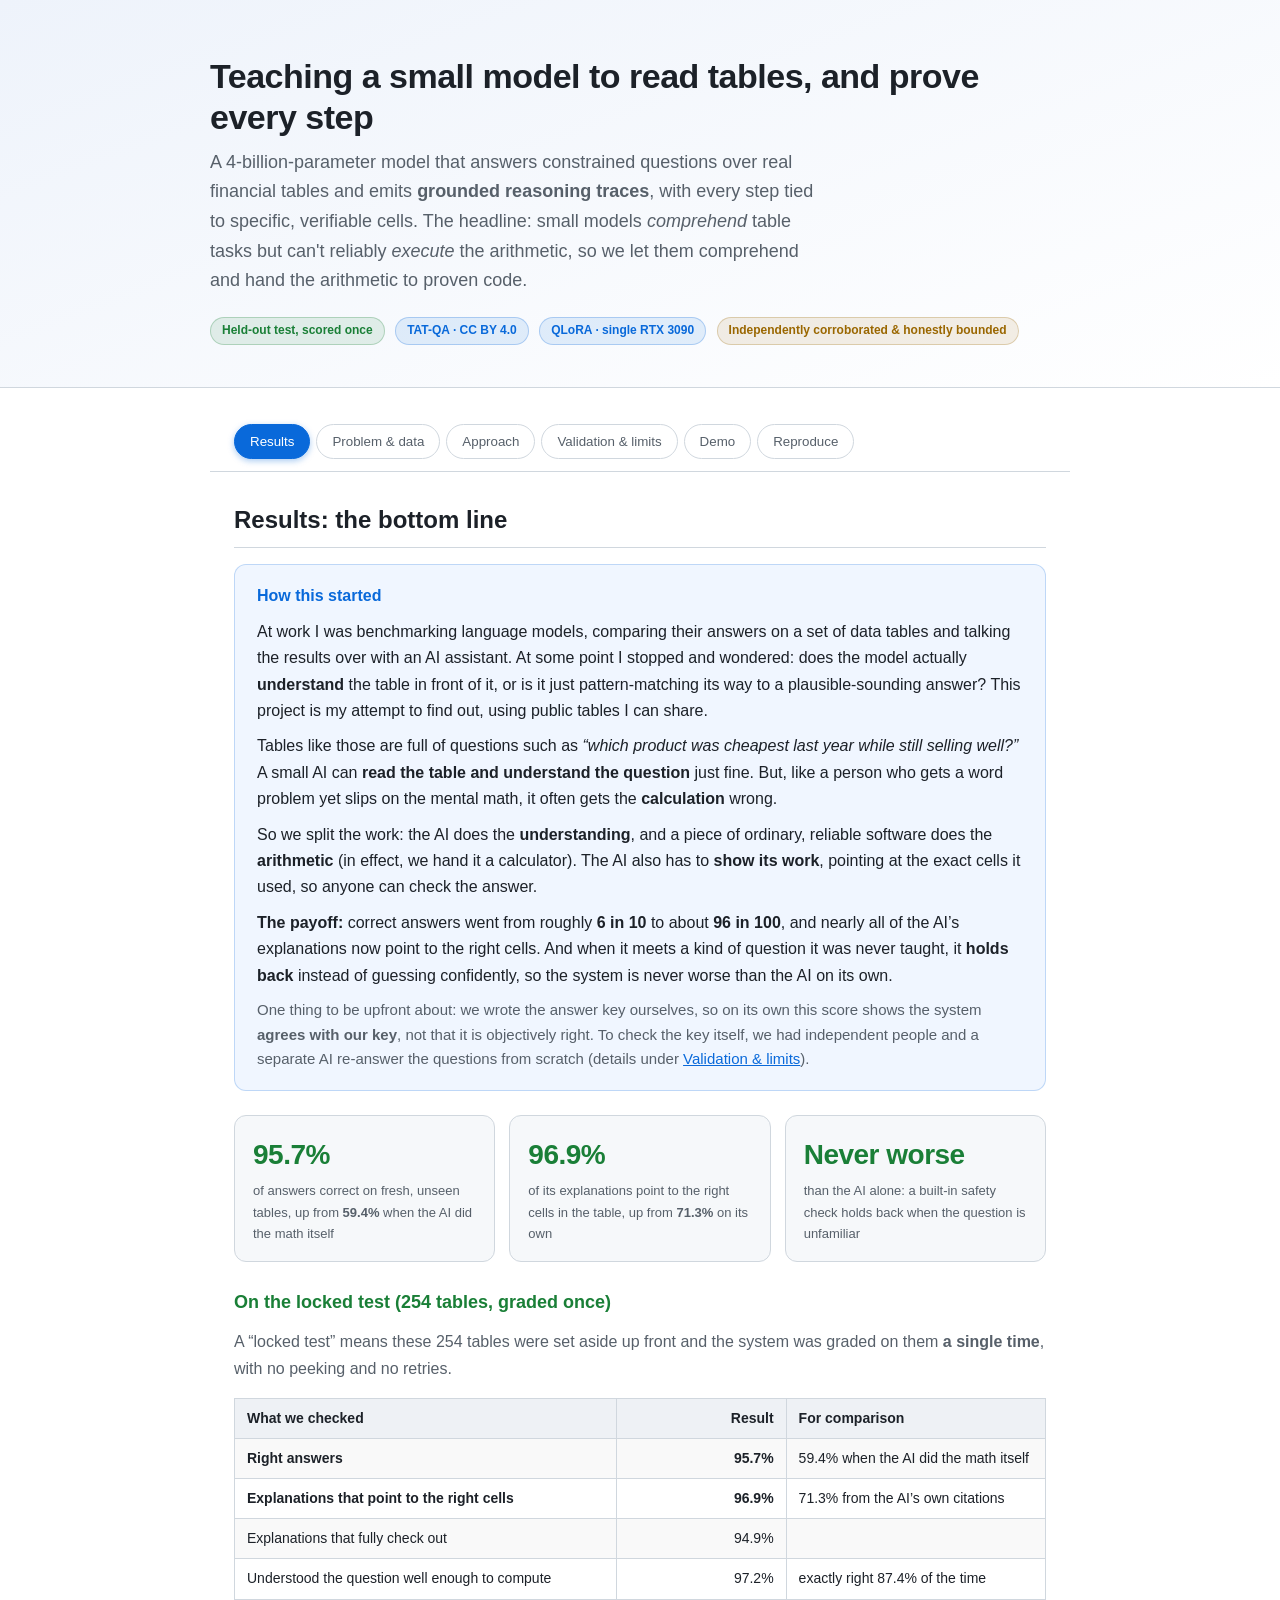
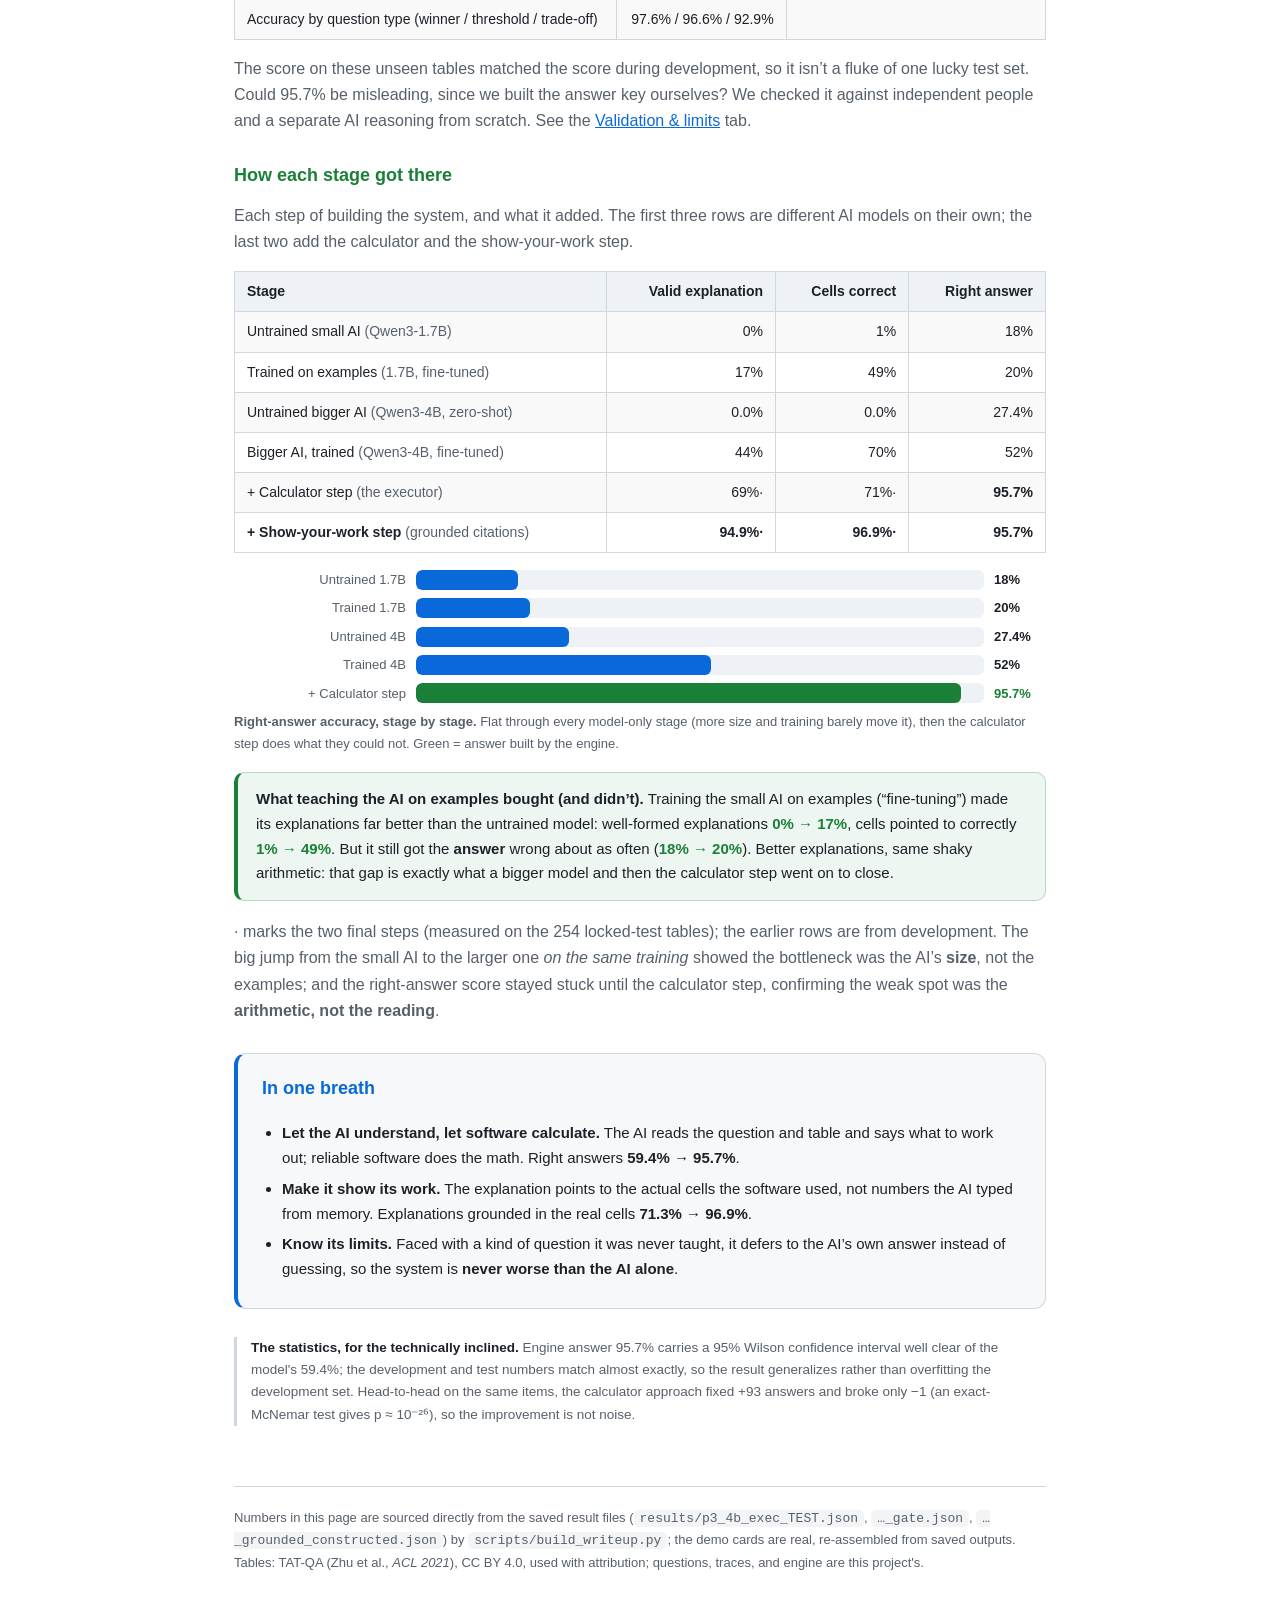
==== docs/index.html @ d66271cc "docs: serve write-up as docs/index.html for GitHub Pages root Rename docs/writeup.html -> docs/index" ====
<!doctype html>
<html lang="en"><head><meta charset="utf-8">
<meta name="viewport" content="width=device-width,initial-scale=1">
<title>Grounded Table Reasoning: a small model that reads tables, and proves it</title>
<style>
:root{--bg:#fff;--panel:#f6f8fa;--panel2:#eef1f5;--ink:#1c2128;--muted:#57606a;
  --accent:#0969da;--accent2:#1a7f37;--warn:#9a6700;--line:#d0d7de;--code:#f3f4f6}
*{box-sizing:border-box}
body{margin:0;font-family:-apple-system,BlinkMacSystemFont,"Segoe UI",Roboto,Helvetica,Arial,sans-serif;
  color:var(--ink);line-height:1.65;background:var(--bg)}
.wrap{max-width:860px;margin:0 auto;padding:0 24px 96px}
header.hero{padding:56px 24px 36px;background:linear-gradient(160deg,#eef3fb 0%,#fff 100%);
  border-bottom:1px solid var(--line)}
header.hero .inner{max-width:860px;margin:0 auto}
h1{font-size:34px;margin:0 0 10px;letter-spacing:-.5px;line-height:1.2}
.subtitle{color:var(--muted);font-size:18px;margin:0;max-width:62ch}
.badges{margin-top:20px}
.badge{display:inline-block;padding:3px 11px;border-radius:999px;font-size:12px;font-weight:600;
  margin:0 6px 6px 0;background:rgba(9,105,218,.1);color:var(--accent);border:1px solid rgba(9,105,218,.25)}
.badge.green{background:rgba(26,127,55,.1);color:var(--accent2);border-color:rgba(26,127,55,.25)}
.badge.warn{background:rgba(154,103,0,.1);color:var(--warn);border-color:rgba(154,103,0,.25)}
section{margin:46px 0}
h2{font-size:24px;margin:0 0 16px;padding-bottom:8px;border-bottom:1px solid var(--line)}
h3{font-size:18px;margin:26px 0 8px;color:var(--accent2)}
p{margin:12px 0}
.lede{font-size:18px}
.muted{color:var(--muted)}
.tldr{background:var(--panel);border:1px solid var(--line);border-left:4px solid var(--accent);
  border-radius:12px;padding:20px 24px;margin:28px 0}
.tldr h2{border:none;margin:0 0 10px;font-size:18px;color:var(--accent)}
.callout{background:rgba(26,127,55,.07);border:1px solid rgba(26,127,55,.25);
  border-left:4px solid var(--accent2);border-radius:10px;padding:14px 18px;margin:18px 0;font-size:15px}
.callout .d{font-weight:700;color:var(--accent2);white-space:nowrap}
.plain{background:#f0f6ff;border:1px solid rgba(9,105,218,.22);border-radius:12px;padding:18px 22px;margin:0 0 24px}
.plain h3{margin:0 0 8px;color:var(--accent);font-size:16px}
.plain p{margin:9px 0}.plain p:last-child{margin-bottom:0}
.plain .pay{font-size:16px}
.fineprint{font-size:13.5px;color:var(--muted);border-left:3px solid var(--line);
  padding-left:14px;margin:18px 0}
.fineprint b{color:var(--ink)}
td.pending{text-align:center;color:var(--warn);font-style:italic;background:rgba(154,103,0,.06)}
.tldr ul{margin:8px 0 0;padding-left:20px}.tldr li{margin:6px 0}
.big{font-size:15px}
.statrow{display:flex;flex-wrap:wrap;gap:14px;margin:22px 0}
.stat{flex:1 1 150px;background:var(--panel);border:1px solid var(--line);border-radius:12px;padding:16px 18px}
.stat .n{font-size:28px;font-weight:700;color:var(--accent2);letter-spacing:-.5px}
.stat .l{font-size:13px;color:var(--muted);margin-top:2px}
code{background:var(--code);padding:1px 6px;border-radius:5px;font-size:13px;
  font-family:"SFMono-Regular",Consolas,Menlo,monospace}
pre{background:var(--code);border:1px solid var(--line);border-radius:10px;padding:16px;overflow-x:auto;
  font-size:13px;line-height:1.5;font-family:"SFMono-Regular",Consolas,Menlo,monospace}
table.data{border-collapse:collapse;width:100%;margin:16px 0;font-size:14px}
table.data th,table.data td{border:1px solid var(--line);padding:8px 12px;text-align:left}
table.data th{background:var(--panel2);font-weight:600}
table.data tr:nth-child(even) td{background:rgba(0,0,0,.025)}
table.data td.r,table.data th.r{text-align:right}
.pipeline{display:flex;flex-wrap:wrap;align-items:center;gap:8px;margin:18px 0}
.node{background:var(--panel2);border:1px solid var(--line);border-radius:10px;padding:9px 13px;
  font-size:13px;font-weight:600}.node.key{background:rgba(26,127,55,.12);border-color:rgba(26,127,55,.3);color:var(--accent2)}
.arrow{color:var(--accent);font-size:17px}
.barwrap{margin:14px 0 6px}
.bar{display:flex;align-items:center;gap:10px;margin:7px 0;font-size:13px}
.bar .bl{flex:0 0 172px;color:var(--muted);text-align:right}
.bar .bt{flex:1;min-width:60px;background:var(--panel2);border-radius:6px;height:20px;overflow:hidden}
.bar .bt i{display:block;height:100%;background:var(--accent);border-radius:6px}
.bar .bv{flex:0 0 52px;font-weight:700;color:var(--ink)}
.bar.sys .bt i{background:var(--accent2)}.bar.sys .bv{color:var(--accent2)}
.barcap{font-size:13px;color:var(--muted);margin:4px 0 0}
@media(max-width:560px){.bar .bl{flex-basis:104px;font-size:12px}}
ul.lim{padding-left:20px}ul.lim li{margin:8px 0}
.demo-note{font-size:14px;color:var(--muted);margin:6px 0 18px}
footer{margin-top:60px;padding-top:20px;border-top:1px solid var(--line);font-size:13px;color:var(--muted)}
a{color:var(--accent)}
nav.tabs{position:sticky;top:0;z-index:5;display:flex;flex-wrap:wrap;gap:6px;
  background:rgba(255,255,255,.92);backdrop-filter:saturate(180%) blur(6px);
  margin:24px -24px 0;padding:12px 24px;border-bottom:1px solid var(--line)}
.tab{appearance:none;border:1px solid var(--line);background:#fff;cursor:pointer;
  font:600 14px/1 inherit;color:var(--muted);padding:9px 15px;border-radius:999px;
  transition:background .12s,color .12s,border-color .12s,box-shadow .12s}
.tab:hover{color:var(--accent);border-color:var(--accent);background:rgba(9,105,218,.06)}
.tab.active{color:#fff;background:var(--accent);border-color:var(--accent);
  box-shadow:0 2px 6px rgba(9,105,218,.35)}
.tab.active:hover{color:#fff}
.panel{display:none}.panel.active{display:block;animation:fade .16s ease}
@keyframes fade{from{opacity:0;transform:translateY(4px)}to{opacity:1;transform:none}}
.panel>section:first-child{margin-top:28px}
.panel>section:first-child h2{margin-top:0}

.card{background:#fff;border:1px solid var(--line);border-radius:12px;padding:20px 22px;margin:0 0 22px;
  box-shadow:0 1px 2px rgba(0,0,0,.03)}
.card header{display:flex;gap:8px;align-items:center;margin-bottom:10px;flex-wrap:wrap}
.card .tag{font-size:11px;font-weight:700;letter-spacing:.04em;padding:2px 8px;border-radius:999px;color:#fff;background:#495057}
.card .tag.ood{background:#c92a2a}.card .tag.indist{background:#1864ab}
.card .type{font-family:ui-monospace,Menlo,monospace;font-size:12px;color:var(--muted)}
.card .eid{margin-left:auto;font-size:11px;color:#aeb6c0;font-family:ui-monospace,monospace}
.card .q{font-weight:600;margin:.2em 0 14px}
.card table{border-collapse:collapse;font-size:13px;width:100%;margin:0}
.card th,.card td{border:1px solid var(--line);padding:5px 9px;text-align:right}
.card th:first-child,.card td:first-child{text-align:left}
.card thead th{background:#f1f3f5;font-weight:600}
.card td.hl{background:#fff3bf;box-shadow:inset 0 0 0 2px #f2cb05;font-weight:700}
.card .cols{display:grid;grid-template-columns:1fr 1fr;gap:18px;margin:16px 0}
@media(max-width:640px){.card .cols{grid-template-columns:1fr}}
.card h4{margin:0 0 6px;font-size:13px}.card h4 small{color:var(--muted);font-weight:400}
.card ol.trace,.card ul.ev{margin:0;padding-left:18px}.card ol.trace li,.card ul.ev li{margin:.2em 0}
.card .kind{display:inline-block;font:11px ui-monospace,monospace;background:#eef1f4;color:#495057;
  padding:0 6px;border-radius:4px;margin-right:4px}
.card table.ans{margin-top:6px}.card table.ans td:first-child{color:var(--muted);width:130px;text-align:left}
.card table.ans td{border:none;border-top:1px solid var(--line);text-align:left;padding:6px 9px}
.card tr.sys td{background:#f1f8f2}.card tr.gate td{font-size:13px}
.card .badge{font-size:11px;font-weight:700;padding:1px 7px;border-radius:999px;color:#fff;margin-right:6px}
.card .badge.pass{background:#2b8a3e}.card .badge.fire{background:#c92a2a}
</style></head>
<body>
<header class="hero"><div class="inner">
  <h1>Teaching a small model to read tables, and prove every step</h1>
  <p class="subtitle">A 4-billion-parameter model that answers constrained questions over real
  financial tables and emits <b>grounded reasoning traces</b>, with every step tied to specific,
  verifiable cells. The headline: small models <i>comprehend</i> table tasks but can't reliably
  <i>execute</i> the arithmetic, so we let them comprehend and hand the arithmetic to proven code.</p>
  <div class="badges">
    <span class="badge green">Held-out test, scored once</span>
    <span class="badge">TAT-QA · CC BY 4.0</span>
    <span class="badge">QLoRA · single RTX 3090</span>
    <span class="badge warn">Independently corroborated &amp; honestly bounded</span>
  </div>
</div></header>

<div class="wrap">

<nav class="tabs" role="tablist">
  <button class="tab active" data-p="results">Results</button>
  <button class="tab" data-p="why">Problem &amp; data</button>
  <button class="tab" data-p="how">Approach</button>
  <button class="tab" data-p="limit">Validation &amp; limits</button>
  <button class="tab" data-p="demo">Demo</button>
  <button class="tab" data-p="repro">Reproduce</button>
</nav>

<div class="panel active" id="p-results" role="tabpanel">
<section>
  <h2>Results: the bottom line</h2>

  <div class="plain">
    <h3>How this started</h3>
    <p>At work I was benchmarking language models, comparing their answers on a set of data tables and
    talking the results over with an AI assistant. At some point I stopped and wondered: does the model
    actually <b>understand</b> the table in front of it, or is it just pattern-matching its way to a
    plausible-sounding answer? This project is my attempt to find out, using public tables I can share.</p>
    <p>Tables like those are full of questions such as <i>“which product was cheapest last year while
    still selling well?”</i> A small AI can <b>read the table and understand the question</b> just
    fine. But, like a person who gets a word problem yet slips on the mental math, it often gets the
    <b>calculation</b> wrong.</p>
    <p>So we split the work: the AI does the <b>understanding</b>, and a piece of ordinary, reliable
    software does the <b>arithmetic</b> (in effect, we hand it a calculator). The AI also has to
    <b>show its work</b>, pointing at the exact cells it used, so anyone can check the answer.</p>
    <p class="pay"><b>The payoff:</b> correct answers went from roughly <b>6 in 10</b> to about
    <b>96 in 100</b>, and nearly all of the AI’s explanations now point to the right cells. And when
    it meets a kind of question it was never taught, it <b>holds back</b> instead of guessing
    confidently, so the system is never worse than the AI on its own.</p>
    <p class="pay muted" style="font-size:15px">One thing to be upfront about: we wrote the answer key
    ourselves, so on its own this score shows the system <b>agrees with our key</b>, not that it is
    objectively right. To check the key itself, we had independent people and a separate AI re-answer
    the questions from scratch (details under <a href="#limit" data-goto="limit">Validation &amp;
    limits</a>).</p>
  </div>

  <div class="statrow">
    <div class="stat"><div class="n">95.7%</div><div class="l">of answers correct on fresh,
      unseen tables, up from <b>59.4%</b> when the AI did the math itself</div></div>
    <div class="stat"><div class="n">96.9%</div><div class="l">of its explanations point
      to the right cells in the table, up from <b>71.3%</b> on its own</div></div>
    <div class="stat"><div class="n">Never&nbsp;worse</div><div class="l">than the AI alone: a built-in
      safety check holds back when the question is unfamiliar</div></div>
  </div>

  <h3>On the locked test (254 tables, graded once)</h3>
  <p class="muted">A “locked test” means these 254 tables were set aside up front and the
  system was graded on them <b>a single time</b>, with no peeking and no retries.</p>
  <table class="data">
    <tr><th>What we checked</th><th class="r">Result</th><th>For comparison</th></tr>
    <tr><td><b>Right answers</b></td>
        <td class="r"><b>95.7%</b></td><td>59.4% when the AI did the math itself</td></tr>
    <tr><td><b>Explanations that point to the right cells</b></td>
        <td class="r"><b>96.9%</b></td><td>71.3% from the AI’s own citations</td></tr>
    <tr><td>Explanations that fully check out</td>
        <td class="r">94.9%</td><td></td></tr>
    <tr><td>Understood the question well enough to compute</td>
        <td class="r">97.2%</td><td>exactly right 87.4% of the time</td></tr>
    <tr><td>Accuracy by question type (winner / threshold / trade-off)</td>
        <td class="r">97.6% / 96.6% / 92.9%</td><td></td></tr>
  </table>
  <p class="muted">The score on these unseen tables matched the score during development, so it isn’t a
  fluke of one lucky test set. Could 95.7% be misleading, since we built the answer key
  ourselves? We checked it against independent people and a separate AI reasoning from scratch. See the
  <a href="#limit" data-goto="limit">Validation&nbsp;&amp;&nbsp;limits</a> tab.</p>

  <h3>How each stage got there</h3>
  <p class="muted">Each step of building the system, and what it added. The first three rows are
  different AI models on their own; the last two add the calculator and the show-your-work step.</p>
  <table class="data">
    <tr><th>Stage</th><th class="r">Valid explanation</th><th class="r">Cells correct</th><th class="r">Right answer</th></tr>
    <tr><td>Untrained small AI <span class="muted">(Qwen3-1.7B)</span></td><td class="r">0%</td><td class="r">1%</td><td class="r">18%</td></tr>
    <tr><td>Trained on examples <span class="muted">(1.7B, fine-tuned)</span></td><td class="r">17%</td><td class="r">49%</td><td class="r">20%</td></tr>
    <tr><td>Untrained bigger AI <span class="muted">(Qwen3-4B, zero-shot)</span></td><td class="r">0.0%</td><td class="r">0.0%</td><td class="r">27.4%</td></tr>
    <tr><td>Bigger AI, trained <span class="muted">(Qwen3-4B, fine-tuned)</span></td><td class="r">44%</td><td class="r">70%</td><td class="r">52%</td></tr>
    <tr><td>+ Calculator step <span class="muted">(the executor)</span></td><td class="r">69%·</td><td class="r">71%·</td>
        <td class="r"><b>95.7%</b></td></tr>
    <tr><td><b>+ Show-your-work step</b> <span class="muted">(grounded citations)</span></td><td class="r"><b>94.9%·</b></td>
        <td class="r"><b>96.9%·</b></td><td class="r"><b>95.7%</b></td></tr>
  </table>
  <div class="barwrap"><div class="bar"><span class="bl">Untrained 1.7B</span><span class="bt"><i style="width:18%"></i></span><span class="bv">18%</span></div><div class="bar"><span class="bl">Trained 1.7B</span><span class="bt"><i style="width:20%"></i></span><span class="bv">20%</span></div><div class="bar"><span class="bl">Untrained 4B</span><span class="bt"><i style="width:27%"></i></span><span class="bv">27.4%</span></div><div class="bar"><span class="bl">Trained 4B</span><span class="bt"><i style="width:52%"></i></span><span class="bv">52%</span></div><div class="bar sys"><span class="bl">+ Calculator step</span><span class="bt"><i style="width:96%"></i></span><span class="bv">95.7%</span></div></div><p class="barcap"><b>Right-answer accuracy, stage by stage.</b> Flat through every model-only stage (more size and training barely move it), then the calculator step does what they could not. Green = answer built by the engine.</p>
  <div class="callout">
    <b>What teaching the AI on examples bought (and didn’t).</b> Training the small AI on examples
    (“fine-tuning”) made its explanations far better than the untrained model: well-formed explanations
    <span class="d">0% → 17%</span>, cells pointed to correctly <span class="d">1% → 49%</span>. But it
    still got the <b>answer</b> wrong about as often (<span class="d">18% → 20%</span>). Better
    explanations, same shaky arithmetic: that gap is exactly what a bigger model and then the calculator
    step went on to close.
  </div>
  <p class="muted">· marks the two final steps (measured on the 254 locked-test tables); the earlier
  rows are from development. The big jump from the small AI to the larger one <i>on the same training</i>
  showed the bottleneck was the AI’s <b>size</b>, not the examples; and the right-answer score stayed
  stuck until the calculator step, confirming the weak spot was the <b>arithmetic, not the reading</b>.</p>
  

  <div class="tldr big">
    <h2>In one breath</h2>
    <ul>
      <li><b>Let the AI understand, let software calculate.</b> The AI reads the question and table and
        says what to work out; reliable software does the math. Right answers
        <b>59.4% → 95.7%</b>.</li>
      <li><b>Make it show its work.</b> The explanation points to the actual cells the software used,
        not numbers the AI typed from memory. Explanations grounded in the real cells
        <b>71.3% → 96.9%</b>.</li>
      <li><b>Know its limits.</b> Faced with a kind of question it was never taught, it defers to the
        AI’s own answer instead of guessing, so the system is <b>never worse than the AI alone</b>.</li>
    </ul>
  </div>
  <p class="fineprint"><b>The statistics, for the technically inclined.</b> Engine answer
  95.7% carries a 95% Wilson confidence interval well clear of the model's 59.4%;
  the development and test numbers match almost exactly, so the result generalizes rather than
  overfitting the development set. Head-to-head on the same items, the calculator approach fixed
  +93 answers and broke only −1 (an exact-McNemar test gives
  p ≈ 10⁻²⁶), so the improvement is not noise.</p>
</section>
</div>

<div class="panel" id="p-why" role="tabpanel">
<section>
  <h2>The problem</h2>
  <p>Ask a small language model a precise question about a table (<i>"which line item has the lowest
  2019 value while 2018 stays at or above 12.7?"</i>), and two things can go wrong. It can
  <b>misread</b> the table, or it can read it correctly and then <b>botch the arithmetic</b>: a
  comparison flipped, a dominance check fumbled, a number hallucinated into a citation.</p>
  <p>For anything you'd actually trust, the answer isn't enough: you want the <b>reasoning</b>, and
  you want each step pinned to the exact cells it used, so a checker (or a person) can verify it. That
  is a <b>grounded trace</b>. The goal of this project was a small, local model that produces them.</p>
  <p>The central question turned out to be <b>which</b> of those two failures dominates, because the
  fix is completely different. If the model misreads, you need better perception or more data. If it
  reads fine but miscomputes, you don't need a bigger model at all; you need to stop trusting its
  arithmetic.</p>
</section>

<section>
  <h2>The task &amp; the benchmark</h2>
  <p>Tables come from <b>TAT-QA</b> (Zhu et al., ACL 2021; CC BY 4.0): real financial tables from
  company filings. TAT-QA's own questions are ~64% free-form arithmetic (change, %, sums) and only a
  sliver match clean, checkable predicates, so we keep the <b>real tables</b> and generate three
  families of <b>constrained, programmatically-verifiable</b> questions over them:</p>
  <table class="data">
    <tr><th>Task</th><th><code>question_type</code></th><th>Example</th></tr>
    <tr><td>Winner selection</td><td><code>best_under_constraint</code></td>
        <td>"Which line item has the lowest 2019 value with 2018 ≥ 12.7?"</td></tr>
    <tr><td>Constraint filtering</td><td><code>threshold_filter</code></td>
        <td>"Which periods have rate ≥ 2.89 and term ≥ 3.65?"</td></tr>
    <tr><td>Trade-off</td><td><code>tradeoff_summary</code></td>
        <td>"Which line items are Pareto-optimal maximizing both 2019 and 2018?"</td></tr>
  </table>
  <p>Every example ships with a machine-checked grounded trace; an independent rule-based validator
  recomputes the answer from a stored spec and verifies each cited cell. The dataset is
  <b>1,266 validated examples</b> (100% pass the validator), with <b>177</b> used as silver training
  records and a <b>leakage-free, table-level split</b>: dev (190) / locked test (254) / a separate
  12-example out-of-distribution anchor.</p>
  <p class="fineprint"><b>Why a table-level split, and how leakage was ruled out.</b> The same source
  table appears in multiple examples (two orientations × several question types), so a naïve
  per-example split leaks tables across train/test. We re-split by <b>source table</b> (stripping
  orientation suffixes); 166/224 tables had straddled a per-example split. Disjointness is asserted at
  both the <b>id</b> and <b>content-hash</b> level on the exact file the model trained on.
  Total/subtotal rows are excluded from the entity universe by a single shared rule, so the
  inference-time universe matches the gold spec.</p>
</section>
</div>

<div class="panel" id="p-how" role="tabpanel">
<section>
  <h2>The approach</h2>
  <div class="pipeline">
    <span class="node">TAT-QA tables</span><span class="arrow">→</span>
    <span class="node">generate Q + gold + trace</span><span class="arrow">→</span>
    <span class="node">validate</span><span class="arrow">→</span>
    <span class="node">QLoRA SFT</span><span class="arrow">→</span>
    <span class="node key">executor</span><span class="arrow">→</span>
    <span class="node key">grounding</span><span class="arrow">→</span>
    <span class="node key">safety gate</span>
  </div>
  <p>We fine-tuned Qwen3 (QLoRA, 4-bit, a single RTX 3090). Supervised fine-tuning alone got the
  model writing well-formed traces, but its <i>answers</i> were still only ~59% right. The error
  analysis was decisive: the remaining mistakes were <b>arithmetic-execution</b> errors, not
  misreadings. So:</p>
  <h3>The executor: answer by construction</h3>
  <p>Instead of trusting the model's arithmetic, the model emits a structured <b>operation</b> (the
  op type, the column <i>names</i>, thresholds, and directions it read from the question), and a
  small, deterministic, independently-tested engine computes the answer. The model's job becomes
  <b>comprehension</b>; the arithmetic is done by proven code. This is the move that takes answers
  from 59.4% to <b>95.7%</b>.</p>
  <h3>Grounding: citations by construction</h3>
  <p>The model's hand-typed citations had the same disease as its arithmetic (wrong/derived numbers),
  so they got the same cure: the trace cites the <b>cells the engine actually read</b>, which are
  grounded by construction: they always exist and always match. The <b>prose stays
  model-authored</b> (the explanation); only the cited evidence becomes system-constructed (the
  proof). Grounded-trace rate: 71.3% → <b>96.9%</b>.</p>
  <h3>The safety gate</h3>
  <p>The engine is a specialist: it only knows the operations it was trained on. If the model emits
  an operation the <i>question</i> doesn't actually support (no threshold language for a threshold
  op, no trade-off language for a trade-off op), the gate treats it as fabricated and
  <b>falls back to the model's own answer</b> (do no harm).</p>
</section>
</div>

<div class="panel" id="p-limit" role="tabpanel">
<section>
  <h2>Is 95.7% real, or circular?</h2>
  <p>Honest worry: the test gold is computed by code that shares the engine's arithmetic, so on its
  own that number is <b>consistency</b>, not <b>correctness</b>. To break the circularity we ran two
  independent checks that never see the spec or the gold.</p>
  <p><b>Blind LLM cross-check.</b> 36 stratified examples, shown as raw table + question only,
  answered by independent annotators reasoning from scratch: <b>36/36 agreement</b> with the stored
  gold (confirming the engine on every one of its sampled correct cases). Two independent reasoning
  paths agreeing on every case ⇒ the answers are corroborated, not merely self-consistent.</p>
  <p><b>Blind human anchor.</b> A real person, given a self-contained annotation UI, independently
  answered the same items on the two <i>natural</i> question types (n=24): <b>22/24 blind agreement</b>
  with the stored gold: a second, human reasoning path reaching the same answers.</p>
</section>

<section>
  <h2>The limit: where it fails, and how it's caught</h2>
  <p>The one non-circular slice is an out-of-distribution task type (<code>extremum</code>) that is
  <b>not</b> in training and <b>not</b> in the engine's vocabulary. Here the model's <i>own</i> answer
  is right 100.0%, but it emits a <i>trained</i> operation instead, so the executor
  computes the wrong answer <b>0.0%</b>. The engine isn't broken; the model just
  doesn't know the operation exists, and the executor overrides its correct intuition and fails
  <i>confidently</i>. This failure mode is invisible to any in-distribution (circular) test.</p>
  <p>The safety gate is exactly for this. Re-scored on saved outputs: out-of-distribution
  <b>0.0% → 100.0%</b>; in-distribution 95.7% →
  <b>96.1%</b> (it fires on only 9/254, and never on a case the engine
  got right). Net: <b>never worse than the model alone</b>, and it degrades gracefully. Here is the
  gate firing on a real out-of-distribution example: the engine produces nothing usable, so the
  system keeps the model's correct answer.</p>
  
  <section class=card>
    <header><span class="tag ood">OOD</span>
      <span class=type>rank_models</span>
      <span class=eid>tatqa_0000_cols_rank_models_verified</span></header>
    <p class=q>In which year is the amount of total sales the largest?</p>
    <table><thead><tr><th>category</th><th>Fixed Price</th><th>Other</th><th>Total sales</th></tr></thead><tbody><tr><td class="hl">2019</td><td>1452.4</td><td>44.1</td><td class="hl">1496.5</td></tr><tr><td>2018</td><td>1146.2</td><td>56.7</td><td class="hl">1202.9</td></tr><tr><td>2017</td><td>1036.9</td><td>70.8</td><td class="hl">1107.7</td></tr></tbody></table>
    <div class=cols>
      <div><h4>Model trace <small>(model-authored prose)</small></h4><ol class=trace><li><span class=kind>select</span> Identify the total sales for each year.</li><li><span class=kind>compare</span> Compare the total sales values: 1496.5 &gt; 1202.9 &gt; 1107.7.</li><li><span class=kind>conclude</span> The largest total sales is in the year 2019.</li></ol></div>
      <div><h4>Grounded evidence <small>(cells the engine read, by construction)</small></h4>
           <ul class=ev><li><code>category</code>[row 0] = <b>2019</b></li><li><code>category</code>[row 1] = <b>2018</b></li><li><code>category</code>[row 2] = <b>2017</b></li></ul></div>
    </div>
    <table class=ans>
      <tr><td>Engine answer</td><td>none  (rows [])</td></tr>
      <tr><td>Model’s own</td><td>2019  (rows [0])</td></tr>
      <tr class=gate><td>Gate</td><td><span class="badge fire">GATE FIRED</span> op not supported by the question → fall back to the model’s own answer</td></tr>
      <tr class=sys><td>System answer</td><td><b>2019  (rows [0])</b> <small>[model]</small></td></tr>
      <tr><td>Gold</td><td>2019  (rows [0])</td></tr>
    </table>
  </section>
  <p class="demo-note">Caveat: the gate is a keyword heuristic validated on a small out-of-distribution
  set.</p>
</section>

<section>
  <h2>Honest limitations</h2>
  <ul class="lim">
    <li><b>In-distribution gold is spec-derived.</b> Now corroborated by two independent blind oracles,
      but not <i>proven</i>: n is small, trade-off has only the LLM check, the human is one annotator.</li>
    <li><b>The trade-off questions are non-natural.</b> A non-specialist couldn't assess
      "Pareto-optimal" (verifiable, but not how a person would ask).</li>
    <li><b>Specialization.</b> The engine helps only inside its trained operation vocabulary; the gate
      makes that safe, but it is not a general table engine.</li>
    <li><b>The trace prose stays model-authored.</b> The system grounds the <i>answer</i> and the
      <i>cited evidence</i> by construction; an unaided 4B model's own citations remain ~71.3%
      (near its ceiling).</li>
    <li><b>Coverage &amp; domain.</b> Only high-confidence ingested tables (~97%); selection /
      threshold / frontier reasoning, not TAT-QA's dominant free-form arithmetic; TAT-QA is financial,
      and transfer to scientific/ML tables is unverified.</li>
    <li><b>Provenance.</b> The 12-example anchor is <i>TAT-QA-gold-anchored</i> (their annotations,
      cross-checked by our independent recompute), not verified by anyone on this project.</li>
  </ul>
</section>
</div>

<div class="panel" id="p-demo" role="tabpanel">
<section>
  <h2>See it run</h2>
  <p>Each card below replays a held-out example through the full path: the model emits an operation,
  the engine computes the answer and returns the exact cells it read (<b>highlighted</b>), the gate
  decides whether to trust it. No model is called; these are saved outputs re-assembled on CPU.</p>
  
  <section class=card>
    <header><span class="tag indist">in-dist</span>
      <span class=type>best_under_constraint</span>
      <span class=eid>tatqa_0036_cols_best_under_constraint_normal</span></header>
    <p class=q>Which period has the highest Legal reserve while keeping Cash dividends of at least 8.34063e+06?</p>
    <table><thead><tr><th>category</th><th>Legal reserve</th><th>Special reserve</th><th>Cash dividends</th></tr></thead><tbody><tr><td>Appropriation of earnings (in thousand NT dollars) Appropriation of earnings (in thousand NT dollars) 2018</td><td>707299</td><td>14513940</td><td>6916105</td></tr><tr><td>2019</td><td class="hl">963947</td><td>-3491626</td><td class="hl">9765155</td></tr><tr><td>Cash dividend per share (NT dollars) 2018</td><td></td><td></td><td>0.58</td></tr><tr><td>2019_1</td><td></td><td></td><td>0.75</td></tr></tbody></table>
    <div class=cols>
      <div><h4>Model trace <small>(model-authored prose)</small></h4><ol class=trace><li><span class=kind>filter</span> Keep only rows where Cash dividends is at least 8.34063e+06.</li><li><span class=kind>compare</span> Row 1 has the highest Legal reserve (963947) among qualifying rows.</li><li><span class=kind>conclude</span> 2019 has the highest Legal reserve while keeping Cash dividends of at least 8.34063e+06.</li></ol></div>
      <div><h4>Grounded evidence <small>(cells the engine read, by construction)</small></h4>
           <ul class=ev><li><code>Legal reserve</code>[row 1] = <b>963947</b></li><li><code>Cash dividends</code>[row 1] = <b>9765155</b></li></ul></div>
    </div>
    <table class=ans>
      <tr><td>Engine answer</td><td>2019  (rows [1])</td></tr>
      <tr><td>Model’s own</td><td>2019  (rows [1])</td></tr>
      <tr class=gate><td>Gate</td><td><span class="badge pass">GATE PASS</span> op supported by the question → trust the engine</td></tr>
      <tr class=sys><td>System answer</td><td><b>2019  (rows [1])</b> <small>[engine]</small></td></tr>
      <tr><td>Gold</td><td>2019  (rows [1])</td></tr>
    </table>
  </section>
  <p class="demo-note">Generate the full set yourself:
  <code>python scripts/demo.py</code> (writes <code>results/demo/index.html</code>),
  <code>python scripts/demo.py --list</code>, or <code>--id &lt;example_id&gt;</code>.</p>
</section>
</div>

<div class="panel" id="p-repro" role="tabpanel">
<section>
  <h2>Reproduce</h2>
  <pre># build dataset / leakage-free split / SFT data
python scripts/build_dataset.py
python scripts/freeze_splits.py
python scripts/build_sft.py

# train + score (WSL .venv-train, RTX 3090; see docs/training_env.md)
python scripts/train_sft.py --model Qwen/Qwen3-4B --out models/qwen3-4b-sft-exec
python scripts/eval_executor.py --dataset data/processed/eval_test.v0_1_0.jsonl \
       --adapter models/qwen3-4b-sft-exec --out results/p3_4b_exec_TEST.json

# re-score on CPU (no GPU): grounding, safety gate, this write-up, the demo
python scripts/eval_grounded.py
python scripts/eval_gate.py
python scripts/build_writeup.py
python scripts/demo.py</pre>
  <p>ML methodology reference: <a href="methodology.html">docs/methodology.html</a>. Consolidated
  findings: <a href="../RESULTS.md">RESULTS.md</a>. Interactive demo:
  <a href="../results/demo/index.html">results/demo/index.html</a>.</p>
</section>
</div>

<footer>
  Numbers in this page are sourced directly from the saved result files
  (<code>results/p3_4b_exec_TEST.json</code>, <code>…_gate.json</code>,
  <code>…_grounded_constructed.json</code>) by <code>scripts/build_writeup.py</code>; the demo cards
  are real, re-assembled from saved outputs. Tables: TAT-QA (Zhu et al., <i>ACL 2021</i>), CC BY 4.0,
  used with attribution; questions, traces, and engine are this project's.
</footer>

</div>
<script>
(function(){
  function show(id){
    document.querySelectorAll('.panel').forEach(function(p){p.classList.toggle('active',p.id==='p-'+id)});
    document.querySelectorAll('.tab').forEach(function(t){t.classList.toggle('active',t.dataset.p===id)});
    if(history.replaceState) history.replaceState(null,'','#'+id);
    window.scrollTo({top:0,behavior:'instant'});
  }
  document.querySelectorAll('.tab').forEach(function(t){t.addEventListener('click',function(){show(t.dataset.p)})});
  document.querySelectorAll('[data-goto]').forEach(function(a){a.addEventListener('click',function(e){e.preventDefault();show(a.dataset.goto)})});
  var h=location.hash.replace('#','');
  if(h&&document.getElementById('p-'+h)) show(h);
})();
</script>
</body></html>
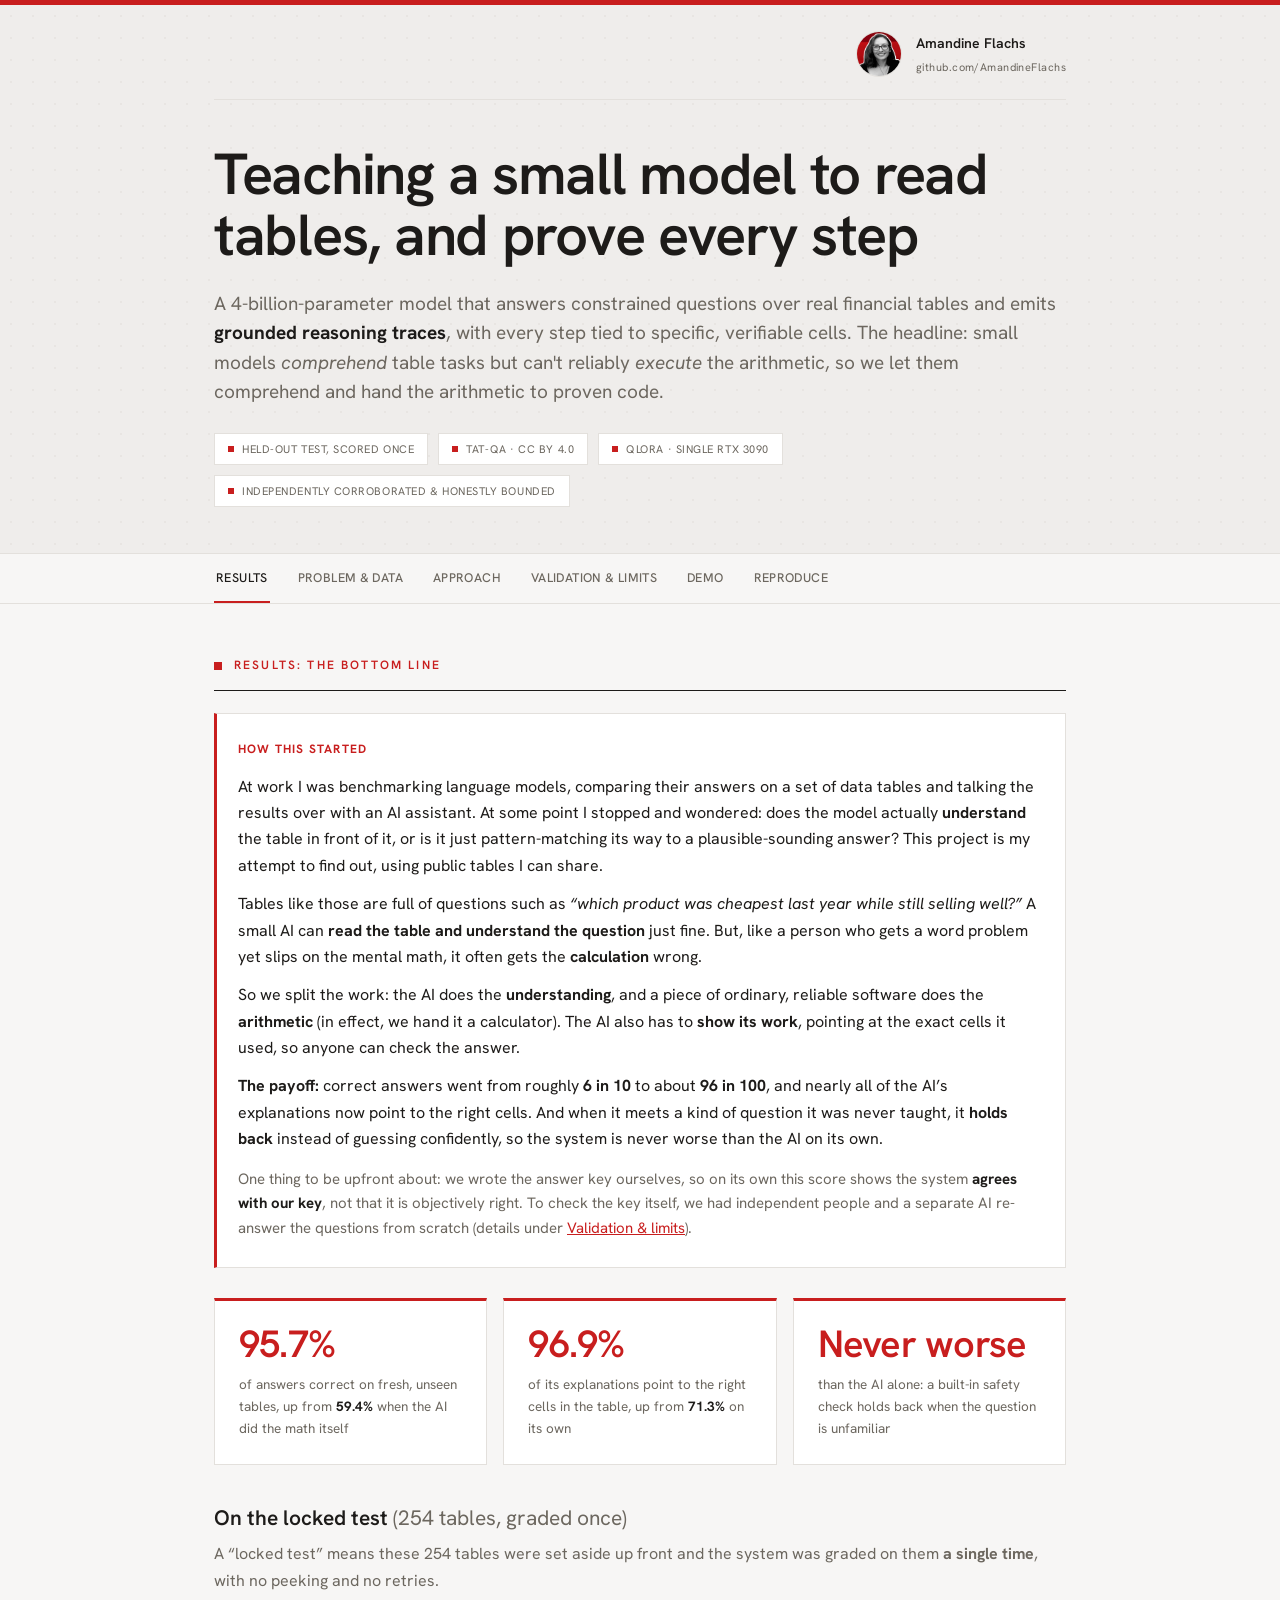
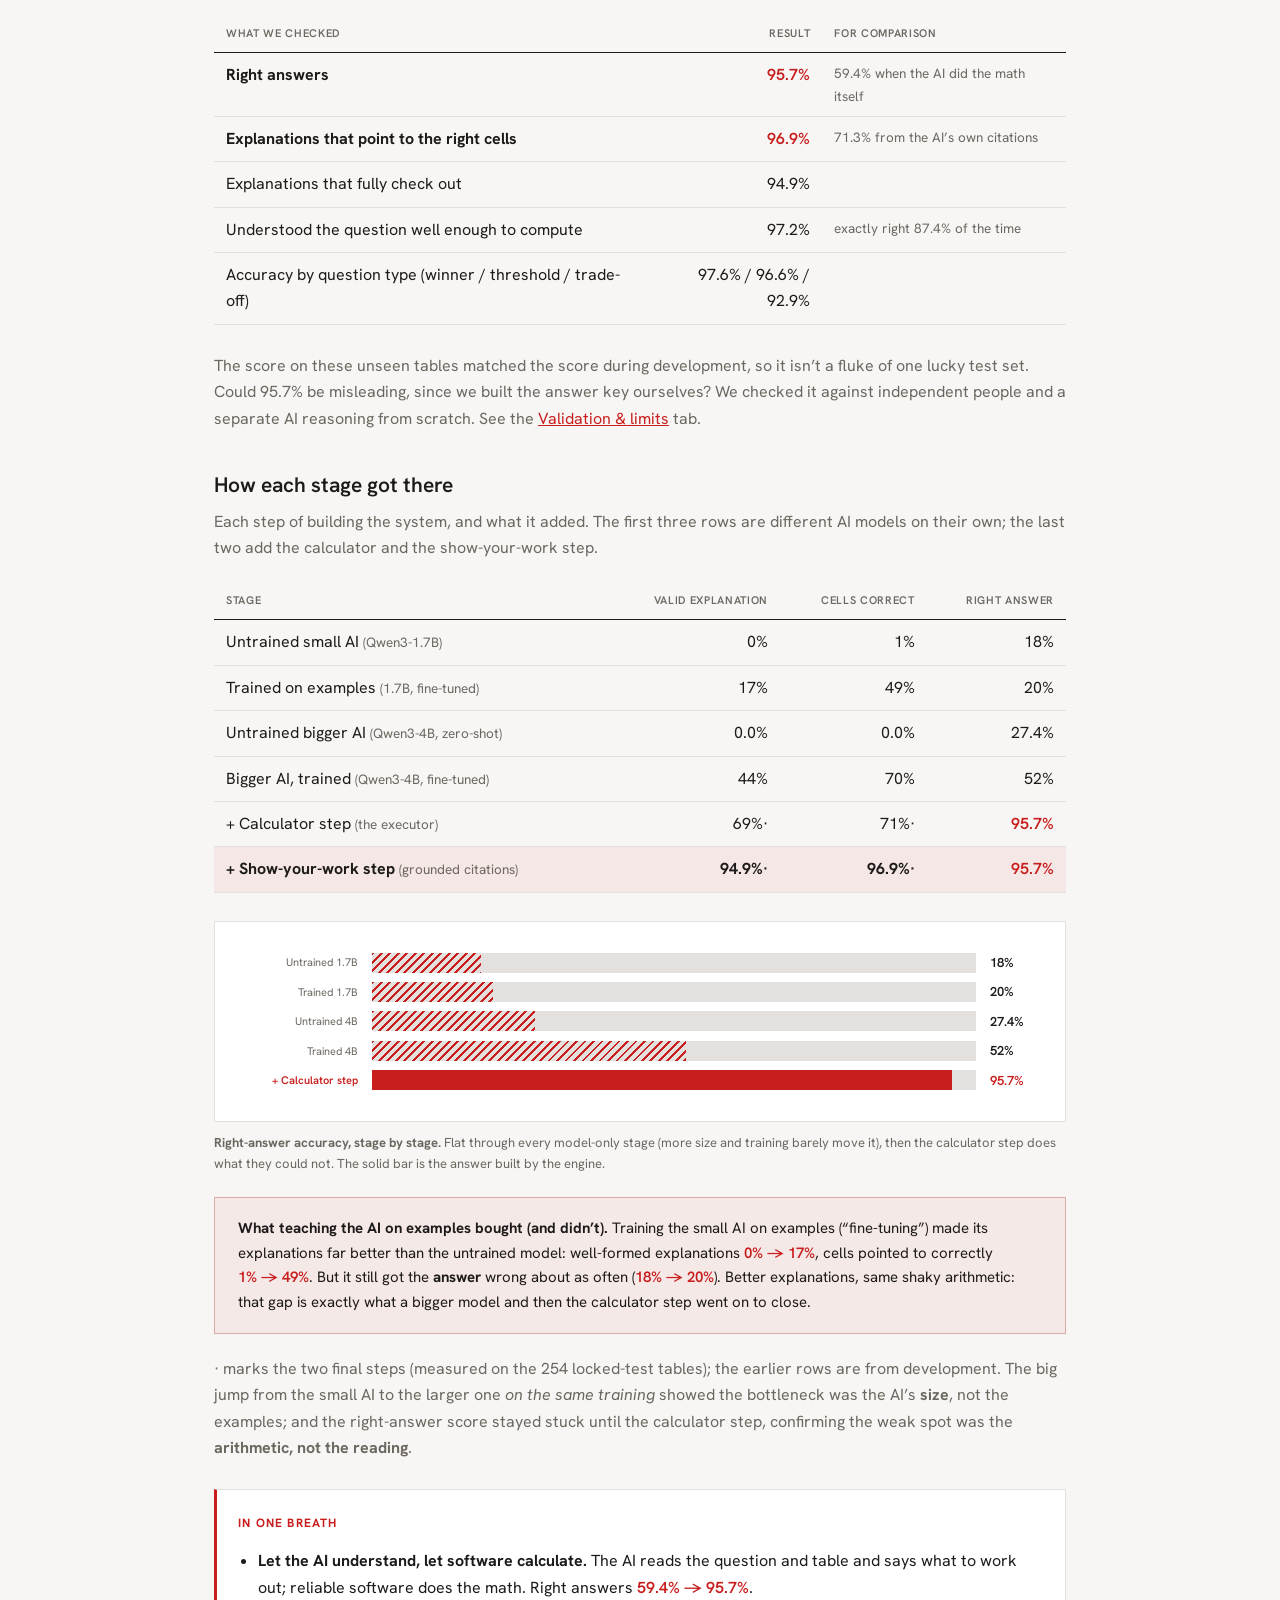
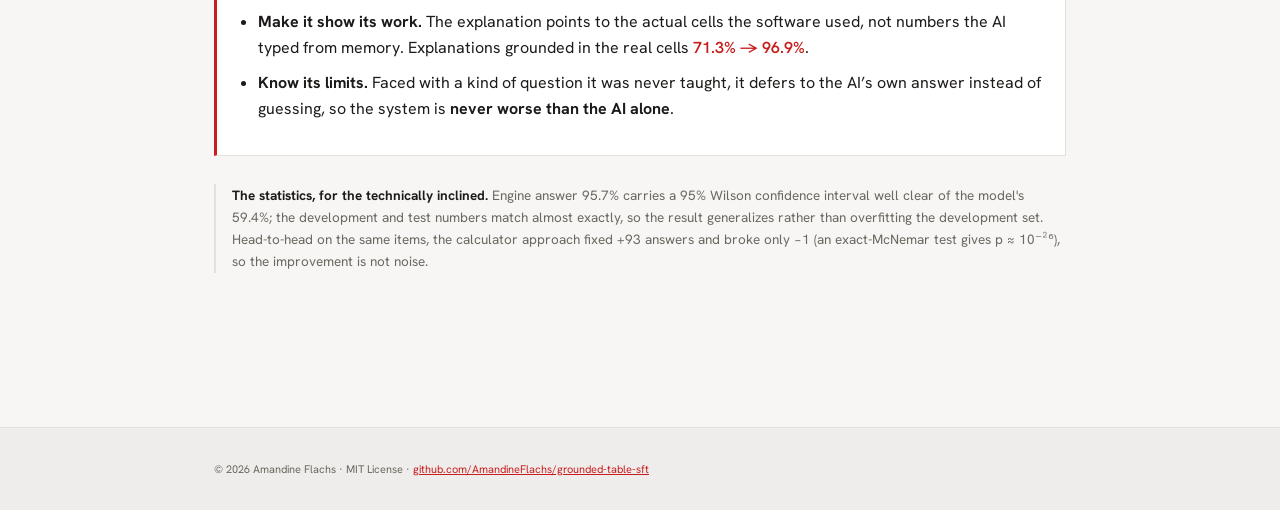
==== commit a5db6b09: "feat(design): editorial "Field Notes" theme + reusable multi-brand design kit Redesign the public wr" ====
--- a/docs/index.html
+++ b/docs/index.html
@@ -2,144 +2,231 @@
 <html lang="en"><head><meta charset="utf-8">
 <meta name="viewport" content="width=device-width,initial-scale=1">
 <title>Grounded Table Reasoning: a small model that reads tables, and proves it</title>
-<style>
-:root{--bg:#fff;--panel:#f6f8fa;--panel2:#eef1f5;--ink:#1c2128;--muted:#57606a;
-  --accent:#0969da;--accent2:#1a7f37;--warn:#9a6700;--line:#d0d7de;--code:#f3f4f6}
+<link rel="preconnect" href="https://fonts.googleapis.com">
+<link rel="preconnect" href="https://fonts.gstatic.com" crossorigin>
+<link href="https://fonts.googleapis.com/css2?family=Hanken+Grotesk:wght@400;500;600;700&display=swap" rel="stylesheet">
+<style>:root{
+  --bg:#f7f6f5;--surface:#ffffff;--panel:#efedeb;--panel2:#e3e0dd;
+  --ink:#1d1b19;--muted:#6c675f;--line:#e3e0dc;--accent:#c81e1e;--accent-ink:#ffffff;
+  --font:'Hanken Grotesk',system-ui,-apple-system,"Segoe UI",Roboto,Helvetica,Arial,sans-serif;
+  --font-display:var(--font);--font-body:var(--font);--font-mono:var(--font);
+  --hatch:repeating-linear-gradient(135deg,var(--accent) 0 2px,transparent 2px 6px)}
+
 *{box-sizing:border-box}
-body{margin:0;font-family:-apple-system,BlinkMacSystemFont,"Segoe UI",Roboto,Helvetica,Arial,sans-serif;
-  color:var(--ink);line-height:1.65;background:var(--bg)}
-.wrap{max-width:860px;margin:0 auto;padding:0 24px 96px}
-header.hero{padding:56px 24px 36px;background:linear-gradient(160deg,#eef3fb 0%,#fff 100%);
-  border-bottom:1px solid var(--line)}
-header.hero .inner{max-width:860px;margin:0 auto}
-h1{font-size:34px;margin:0 0 10px;letter-spacing:-.5px;line-height:1.2}
-.subtitle{color:var(--muted);font-size:18px;margin:0;max-width:62ch}
-.badges{margin-top:20px}
-.badge{display:inline-block;padding:3px 11px;border-radius:999px;font-size:12px;font-weight:600;
-  margin:0 6px 6px 0;background:rgba(9,105,218,.1);color:var(--accent);border:1px solid rgba(9,105,218,.25)}
-.badge.green{background:rgba(26,127,55,.1);color:var(--accent2);border-color:rgba(26,127,55,.25)}
-.badge.warn{background:rgba(154,103,0,.1);color:var(--warn);border-color:rgba(154,103,0,.25)}
-section{margin:46px 0}
-h2{font-size:24px;margin:0 0 16px;padding-bottom:8px;border-bottom:1px solid var(--line)}
-h3{font-size:18px;margin:26px 0 8px;color:var(--accent2)}
-p{margin:12px 0}
-.lede{font-size:18px}
+body{margin:0;background:var(--bg);color:var(--ink);font-family:var(--font-body);line-height:1.65;
+  -webkit-font-smoothing:antialiased}
+a{color:var(--accent)}
+::selection{background:color-mix(in srgb,var(--accent) 24%,transparent)}
+@keyframes fadeUp{from{opacity:0;transform:translateY(6px)}to{opacity:1;transform:none}}
+.topbar{height:5px;background:var(--accent)}
+
+/* masthead / hero */
+header.hero{position:relative;overflow:hidden;border-bottom:1px solid var(--line);background:var(--panel)}
+header.hero .texture{position:absolute;inset:0;background-image:radial-gradient(var(--line) 1.1px,transparent 1.1px);
+  background-size:22px 22px;opacity:.6;pointer-events:none}
+header.hero .inner{position:relative;max-width:920px;margin:0 auto;padding:26px 34px 46px}
+.masthead{display:flex;justify-content:flex-end;align-items:flex-start;gap:24px;flex-wrap:wrap;
+  margin-bottom:44px;padding-bottom:22px;border-bottom:1px solid var(--line)}
+.byline{display:flex;align-items:center;gap:14px}
+.byline .pic{width:46px;height:46px;flex:none;border-radius:50%;overflow:hidden;position:relative;
+  border:1px solid var(--line);background:var(--accent)}
+.byline .pic img{width:100%;height:100%;object-fit:cover;display:block}
+.byline .pic.ph::after{content:'AF';position:absolute;inset:0;display:flex;align-items:center;justify-content:center;
+  color:#fff;font-size:17px;font-weight:600;letter-spacing:.02em}
+.byline .name{font-weight:600;font-size:14px}
+.byline .links{font-family:var(--font-mono);font-size:11px;letter-spacing:.04em;color:var(--muted);margin-top:3px;display:flex;gap:10px}
+.byline .links a{color:var(--muted);text-decoration:none}
+.byline .links a:hover{color:var(--accent)}
+h1{font-family:var(--font-display);font-size:clamp(34px,5.2vw,58px);font-weight:600;letter-spacing:-.022em;line-height:1.06;margin:0 0 22px}
+.subtitle{font-size:19px;line-height:1.55;color:var(--muted);margin:0}
+.subtitle b{color:var(--ink)}
+.badges{display:flex;flex-wrap:wrap;gap:10px;margin-top:26px}
+.badge{display:inline-flex;align-items:center;gap:8px;font-family:var(--font-mono);font-size:11px;letter-spacing:.05em;
+  text-transform:uppercase;color:var(--muted);border:1px solid var(--line);padding:6px 13px;background:var(--surface)}
+.badge::before{content:"";width:6px;height:6px;background:var(--accent);flex:none}
+
+/* nav */
+nav.tabs{position:sticky;top:0;z-index:20;background:color-mix(in srgb,var(--bg) 86%,transparent);
+  backdrop-filter:blur(9px) saturate(180%);-webkit-backdrop-filter:blur(9px) saturate(180%);border-bottom:1px solid var(--line)}
+nav.tabs .row{max-width:920px;margin:0 auto;padding:0 34px;display:flex;gap:26px;overflow-x:auto}
+.tab{appearance:none;border:none;background:none;cursor:pointer;font-family:var(--font-mono);font-size:12.5px;font-weight:500;
+  letter-spacing:.03em;text-transform:uppercase;padding:15px 2px;color:var(--muted);border-bottom:2px solid transparent;
+  transition:color .15s,border-color .15s;white-space:nowrap;display:inline-flex;align-items:center}
+.tab .num{margin-right:8px;font-weight:600;color:var(--muted)}
+.tab:hover{color:var(--ink)}
+.tab.active{color:var(--ink);border-bottom-color:var(--accent)}
+.tab.active .num{color:var(--accent)}
+
+/* layout */
+main{max-width:920px;margin:0 auto;padding:0 34px 110px}
+.panel{display:none}
+.panel.active{display:block;animation:fadeUp .2s ease}
+section{margin:0 0 44px}
+.panel>section:first-child{margin-top:52px}
+h2,h3,h4{margin:0}
+.sec-h{font-family:var(--font-mono);font-size:12px;font-weight:600;letter-spacing:.18em;text-transform:uppercase;color:var(--accent);
+  display:flex;align-items:center;gap:12px;margin:0 0 22px;padding-bottom:14px;border-bottom:1px solid var(--ink)}
+.sec-h::before{content:"";width:8px;height:8px;background:var(--accent);flex:none}
+.h3d{font-family:var(--font-display);font-size:21px;font-weight:600;margin:36px 0 6px}
+.h3d .muted{color:var(--muted);font-weight:400}
+.h3a{font-family:var(--font-display);font-size:20px;font-weight:600;margin:28px 0 6px;color:var(--accent)}
+p{margin:0 0 14px}
 .muted{color:var(--muted)}
-.tldr{background:var(--panel);border:1px solid var(--line);border-left:4px solid var(--accent);
-  border-radius:12px;padding:20px 24px;margin:28px 0}
-.tldr h2{border:none;margin:0 0 10px;font-size:18px;color:var(--accent)}
-.callout{background:rgba(26,127,55,.07);border:1px solid rgba(26,127,55,.25);
-  border-left:4px solid var(--accent2);border-radius:10px;padding:14px 18px;margin:18px 0;font-size:15px}
-.callout .d{font-weight:700;color:var(--accent2);white-space:nowrap}
-.plain{background:#f0f6ff;border:1px solid rgba(9,105,218,.22);border-radius:12px;padding:18px 22px;margin:0 0 24px}
-.plain h3{margin:0 0 8px;color:var(--accent);font-size:16px}
-.plain p{margin:9px 0}.plain p:last-child{margin-bottom:0}
+
+/* plain intro box */
+.plain{border:1px solid var(--line);border-left:3px solid var(--accent);padding:26px 24px 26px 21px;background:var(--surface);margin:0 0 30px}
+.plain h3{font-family:var(--font-mono);font-size:12px;letter-spacing:.1em;text-transform:uppercase;color:var(--accent);margin:0 0 14px}
+.plain p{margin:0 0 12px}
+.plain p:last-child{margin-bottom:0}
 .plain .pay{font-size:16px}
-.fineprint{font-size:13.5px;color:var(--muted);border-left:3px solid var(--line);
-  padding-left:14px;margin:18px 0}
+.plain .pay.muted{font-size:15px;color:var(--muted);margin-top:14px}
+.plain .pay.muted b{color:var(--ink)}
+
+/* stat cards */
+.statrow{display:grid;grid-template-columns:repeat(auto-fit,minmax(200px,1fr));gap:16px;margin:26px 0}
+.stat{border:1px solid var(--line);border-top:3px solid var(--accent);padding:24px 24px;background:var(--surface)}
+.stat .n{font-family:var(--font-display);font-size:38px;font-weight:600;color:var(--accent);letter-spacing:-.02em;line-height:1}
+.stat .l{font-size:13.5px;color:var(--muted);margin-top:10px}
+.stat .l b{color:var(--ink)}
+
+/* data tables */
+table.data{border-collapse:collapse;width:100%;margin:20px 0 28px}
+table.data th{text-align:left;padding:10px 12px;border-bottom:1.5px solid var(--ink);font-family:var(--font-mono);
+  font-size:11px;font-weight:600;letter-spacing:.06em;text-transform:uppercase;color:var(--muted)}
+table.data td{padding:9px 12px;border-bottom:1px solid var(--line);vertical-align:top}
+table.data th.r,table.data td.r{text-align:right;font-family:var(--font-mono);font-variant-numeric:tabular-nums}
+table.data td.hot{color:var(--accent);font-weight:600}
+table.data .muted{color:var(--muted);font-size:13.5px}
+table.data tr.keyrow td{background:color-mix(in srgb,var(--accent) 7%,transparent)}
+td.pending{text-align:center;color:var(--muted);font-style:italic;background:var(--panel)}
+code{font-family:var(--font-mono);font-size:12.5px;background:var(--panel);padding:1px 6px}
+code.acc{color:var(--accent);background:none;padding:0}
+
+/* pipeline */
+.pipeline{display:flex;flex-wrap:wrap;align-items:center;gap:8px;margin:20px 0 28px}
+.node{font-family:var(--font-mono);font-size:12px;padding:8px 12px;border:1px solid var(--line);background:var(--surface);white-space:nowrap}
+.node.key{border-color:color-mix(in srgb,var(--accent) 45%,var(--line));background:color-mix(in srgb,var(--accent) 8%,transparent);
+  color:var(--accent);font-weight:600}
+.arrow{color:var(--accent)}
+
+/* bar chart */
+.chart{border:1px solid var(--line);padding:22px 23px;background:var(--surface);margin:24px 0 10px}
+.bar{display:grid;grid-template-columns:120px 1fr 52px;align-items:center;gap:14px;margin:8px 0;font-size:13px}
+.bar .bl{font-family:var(--font-mono);font-size:11px;color:var(--muted);text-align:right}
+.bar .bt{height:20px;background:var(--panel2);overflow:hidden}
+.bar .bt i{display:block;height:100%;background:var(--hatch)}
+.bar .bv{font-family:var(--font-mono);font-variant-numeric:tabular-nums;font-weight:600}
+.bar.sys .bl{color:var(--accent);font-weight:600}
+.bar.sys .bt i{background:var(--accent)}
+.bar.sys .bv{color:var(--accent)}
+.barcap{font-size:13px;color:var(--muted);margin:6px 0 22px}
+
+/* callout / tldr / fineprint / lists */
+.callout{background:color-mix(in srgb,var(--accent) 6%,transparent);border:1px solid color-mix(in srgb,var(--accent) 28%,var(--line));
+  padding:18px 23px;margin:0 0 22px;font-size:15px}
+.callout .d{font-family:var(--font-mono);font-weight:600;color:var(--accent);white-space:nowrap}
+.tldr{border:1px solid var(--line);border-left:3px solid var(--accent);padding:24px 24px 24px 21px;background:var(--surface);margin:28px 0}
+.tldr h2{font-family:var(--font-mono);font-size:12px;letter-spacing:.1em;text-transform:uppercase;color:var(--accent);margin:0 0 14px}
+.tldr ul{margin:0;padding-left:20px}
+.tldr li{margin:8px 0}
+.hot{font-family:var(--font-mono);font-weight:600;color:var(--accent);white-space:nowrap}
+.fineprint{font-size:13.5px;color:var(--muted);border-left:2px solid var(--line);padding-left:16px;margin:22px 0}
 .fineprint b{color:var(--ink)}
-td.pending{text-align:center;color:var(--warn);font-style:italic;background:rgba(154,103,0,.06)}
-.tldr ul{margin:8px 0 0;padding-left:20px}.tldr li{margin:6px 0}
-.big{font-size:15px}
-.statrow{display:flex;flex-wrap:wrap;gap:14px;margin:22px 0}
-.stat{flex:1 1 150px;background:var(--panel);border:1px solid var(--line);border-radius:12px;padding:16px 18px}
-.stat .n{font-size:28px;font-weight:700;color:var(--accent2);letter-spacing:-.5px}
-.stat .l{font-size:13px;color:var(--muted);margin-top:2px}
-code{background:var(--code);padding:1px 6px;border-radius:5px;font-size:13px;
-  font-family:"SFMono-Regular",Consolas,Menlo,monospace}
-pre{background:var(--code);border:1px solid var(--line);border-radius:10px;padding:16px;overflow-x:auto;
-  font-size:13px;line-height:1.5;font-family:"SFMono-Regular",Consolas,Menlo,monospace}
-table.data{border-collapse:collapse;width:100%;margin:16px 0;font-size:14px}
-table.data th,table.data td{border:1px solid var(--line);padding:8px 12px;text-align:left}
-table.data th{background:var(--panel2);font-weight:600}
-table.data tr:nth-child(even) td{background:rgba(0,0,0,.025)}
-table.data td.r,table.data th.r{text-align:right}
-.pipeline{display:flex;flex-wrap:wrap;align-items:center;gap:8px;margin:18px 0}
-.node{background:var(--panel2);border:1px solid var(--line);border-radius:10px;padding:9px 13px;
-  font-size:13px;font-weight:600}.node.key{background:rgba(26,127,55,.12);border-color:rgba(26,127,55,.3);color:var(--accent2)}
-.arrow{color:var(--accent);font-size:17px}
-.barwrap{margin:14px 0 6px}
-.bar{display:flex;align-items:center;gap:10px;margin:7px 0;font-size:13px}
-.bar .bl{flex:0 0 172px;color:var(--muted);text-align:right}
-.bar .bt{flex:1;min-width:60px;background:var(--panel2);border-radius:6px;height:20px;overflow:hidden}
-.bar .bt i{display:block;height:100%;background:var(--accent);border-radius:6px}
-.bar .bv{flex:0 0 52px;font-weight:700;color:var(--ink)}
-.bar.sys .bt i{background:var(--accent2)}.bar.sys .bv{color:var(--accent2)}
-.barcap{font-size:13px;color:var(--muted);margin:4px 0 0}
-@media(max-width:560px){.bar .bl{flex-basis:104px;font-size:12px}}
-ul.lim{padding-left:20px}ul.lim li{margin:8px 0}
-.demo-note{font-size:14px;color:var(--muted);margin:6px 0 18px}
-footer{margin-top:60px;padding-top:20px;border-top:1px solid var(--line);font-size:13px;color:var(--muted)}
-a{color:var(--accent)}
-nav.tabs{position:sticky;top:0;z-index:5;display:flex;flex-wrap:wrap;gap:6px;
-  background:rgba(255,255,255,.92);backdrop-filter:saturate(180%) blur(6px);
-  margin:24px -24px 0;padding:12px 24px;border-bottom:1px solid var(--line)}
-.tab{appearance:none;border:1px solid var(--line);background:#fff;cursor:pointer;
-  font:600 14px/1 inherit;color:var(--muted);padding:9px 15px;border-radius:999px;
-  transition:background .12s,color .12s,border-color .12s,box-shadow .12s}
-.tab:hover{color:var(--accent);border-color:var(--accent);background:rgba(9,105,218,.06)}
-.tab.active{color:#fff;background:var(--accent);border-color:var(--accent);
-  box-shadow:0 2px 6px rgba(9,105,218,.35)}
-.tab.active:hover{color:#fff}
-.panel{display:none}.panel.active{display:block;animation:fade .16s ease}
-@keyframes fade{from{opacity:0;transform:translateY(4px)}to{opacity:1;transform:none}}
-.panel>section:first-child{margin-top:28px}
-.panel>section:first-child h2{margin-top:0}
-
-.card{background:#fff;border:1px solid var(--line);border-radius:12px;padding:20px 22px;margin:0 0 22px;
-  box-shadow:0 1px 2px rgba(0,0,0,.03)}
-.card header{display:flex;gap:8px;align-items:center;margin-bottom:10px;flex-wrap:wrap}
-.card .tag{font-size:11px;font-weight:700;letter-spacing:.04em;padding:2px 8px;border-radius:999px;color:#fff;background:#495057}
-.card .tag.ood{background:#c92a2a}.card .tag.indist{background:#1864ab}
-.card .type{font-family:ui-monospace,Menlo,monospace;font-size:12px;color:var(--muted)}
-.card .eid{margin-left:auto;font-size:11px;color:#aeb6c0;font-family:ui-monospace,monospace}
-.card .q{font-weight:600;margin:.2em 0 14px}
-.card table{border-collapse:collapse;font-size:13px;width:100%;margin:0}
+ul.lim{padding-left:20px}
+ul.lim li{margin:9px 0}
+.demo-note{font-size:14px;color:var(--muted);margin:12px 0 0}
+.demo-note code{font-size:12.5px}
+
+/* reproduce / code block */
+pre{background:var(--ink);color:#edeae7;padding:20px 22px;overflow-x:auto;font-family:var(--font-mono);font-size:13px;line-height:1.6;margin:0 0 20px}
+pre .c{color:#b7ad9e}
+
+/* footer */
+footer{border-top:1px solid var(--line);background:var(--panel)}
+footer .inner{max-width:920px;margin:0 auto;padding:32px 34px}
+footer .note{font-family:var(--font-mono);font-size:11px;color:var(--muted);max-width:78ch;line-height:1.7;margin:0}
+footer .note b,footer .note code{color:var(--ink);background:none;padding:0}
+
+@media(max-width:600px){
+  header.hero .inner{padding:22px 20px 34px}
+  .masthead{margin-bottom:28px}
+  nav.tabs .row{padding:0 20px;gap:18px}
+  main{padding:0 20px 80px}
+  .panel>section:first-child{margin-top:36px}
+  footer .inner{padding:26px 20px}
+  .bar{grid-template-columns:92px 1fr 46px;gap:10px}
+}
+
+
+.card{background:var(--surface,#fff);border:1px solid var(--line);padding:22px 23px;margin:22px 0}
+.card header{display:flex;gap:10px;align-items:center;margin-bottom:12px;flex-wrap:wrap}
+.card .tag{font-family:var(--font-mono);font-size:10px;font-weight:600;letter-spacing:.08em;padding:3px 9px;color:#fff;background:var(--ink)}
+.card .tag.ood{background:var(--accent)}.card .tag.indist{background:var(--ink)}
+.card .type{font-family:var(--font-mono);font-size:12px;color:var(--muted)}
+.card .eid{margin-left:auto;font-family:var(--font-mono);font-size:11px;color:#b7ad9e}
+.card .q{font-weight:600;margin:2px 0 14px}
+.card table{border-collapse:collapse;font-size:13px;width:100%;margin:0 0 16px;font-family:var(--font-mono)}
 .card th,.card td{border:1px solid var(--line);padding:5px 9px;text-align:right}
 .card th:first-child,.card td:first-child{text-align:left}
-.card thead th{background:#f1f3f5;font-weight:600}
-.card td.hl{background:#fff3bf;box-shadow:inset 0 0 0 2px #f2cb05;font-weight:700}
-.card .cols{display:grid;grid-template-columns:1fr 1fr;gap:18px;margin:16px 0}
+.card thead th{background:var(--panel);font-weight:600}
+.card td.hl{background:color-mix(in srgb,var(--accent) 12%,transparent);font-weight:600}
+.card .cols{display:grid;grid-template-columns:1fr 1fr;gap:18px;margin:0 0 16px}
 @media(max-width:640px){.card .cols{grid-template-columns:1fr}}
 .card h4{margin:0 0 6px;font-size:13px}.card h4 small{color:var(--muted);font-weight:400}
-.card ol.trace,.card ul.ev{margin:0;padding-left:18px}.card ol.trace li,.card ul.ev li{margin:.2em 0}
-.card .kind{display:inline-block;font:11px ui-monospace,monospace;background:#eef1f4;color:#495057;
-  padding:0 6px;border-radius:4px;margin-right:4px}
-.card table.ans{margin-top:6px}.card table.ans td:first-child{color:var(--muted);width:130px;text-align:left}
+.card ol.trace,.card ul.ev{margin:0;padding-left:18px;font-size:13px}.card ol.trace li,.card ul.ev li{margin:.2em 0}
+.card ul.ev{font-family:var(--font-mono)}
+.card .kind{display:inline-block;font-family:var(--font-mono);font-size:11px;background:var(--panel);color:var(--muted);
+  padding:0 6px;margin-right:4px}
+.card table.ans{margin-top:6px;font-family:var(--font-mono)}
+.card table.ans td:first-child{color:var(--muted);width:130px;text-align:left;font-size:12px}
 .card table.ans td{border:none;border-top:1px solid var(--line);text-align:left;padding:6px 9px}
-.card tr.sys td{background:#f1f8f2}.card tr.gate td{font-size:13px}
-.card .badge{font-size:11px;font-weight:700;padding:1px 7px;border-radius:999px;color:#fff;margin-right:6px}
-.card .badge.pass{background:#2b8a3e}.card .badge.fire{background:#c92a2a}
+.card tr.sys td{background:color-mix(in srgb,var(--accent) 7%,transparent)}.card tr.gate td{font-size:13px}
+.card .badge{display:inline-block;font-family:var(--font-mono);font-size:10px;font-weight:600;padding:1px 7px;color:#fff;margin-right:6px}
+.card .badge.pass{background:#2b8a3e}.card .badge.fire{background:var(--accent)}
 </style></head>
 <body>
-<header class="hero"><div class="inner">
-  <h1>Teaching a small model to read tables, and prove every step</h1>
-  <p class="subtitle">A 4-billion-parameter model that answers constrained questions over real
-  financial tables and emits <b>grounded reasoning traces</b>, with every step tied to specific,
-  verifiable cells. The headline: small models <i>comprehend</i> table tasks but can't reliably
-  <i>execute</i> the arithmetic, so we let them comprehend and hand the arithmetic to proven code.</p>
-  <div class="badges">
-    <span class="badge green">Held-out test, scored once</span>
-    <span class="badge">TAT-QA · CC BY 4.0</span>
-    <span class="badge">QLoRA · single RTX 3090</span>
-    <span class="badge warn">Independently corroborated &amp; honestly bounded</span>
+<div class="topbar"></div>
+
+<header class="hero"><div class="texture"></div><div class="inner">
+  <div class="masthead">
+    <div class="byline">
+      <span class="pic"><img src="assets/author.jpg" alt="Amandine Flachs"
+        onerror="this.style.display='none';this.parentNode.classList.add('ph')"></span>
+      <div>
+        <div class="name">Amandine Flachs</div>
+        <div class="links"><a href="https://github.com/AmandineFlachs">github.com/AmandineFlachs</a></div>
+      </div>
+    </div>
+  </div>
+  <div class="head">
+    <h1>Teaching a small model to read tables, and prove every step</h1>
+    <p class="subtitle">A 4-billion-parameter model that answers constrained questions over real
+    financial tables and emits <b>grounded reasoning traces</b>, with every step tied to specific,
+    verifiable cells. The headline: small models <i>comprehend</i> table tasks but can't reliably
+    <i>execute</i> the arithmetic, so we let them comprehend and hand the arithmetic to proven code.</p>
+    <div class="badges">
+      <span class="badge">Held-out test, scored once</span>
+      <span class="badge">TAT-QA · CC BY 4.0</span>
+      <span class="badge">QLoRA · single RTX 3090</span>
+      <span class="badge">Independently corroborated &amp; honestly bounded</span>
+    </div>
   </div>
 </div></header>
 
-<div class="wrap">
-
-<nav class="tabs" role="tablist">
+<nav class="tabs" role="tablist"><div class="row">
   <button class="tab active" data-p="results">Results</button>
   <button class="tab" data-p="why">Problem &amp; data</button>
   <button class="tab" data-p="how">Approach</button>
   <button class="tab" data-p="limit">Validation &amp; limits</button>
   <button class="tab" data-p="demo">Demo</button>
   <button class="tab" data-p="repro">Reproduce</button>
-</nav>
+</div></nav>
+
+<main>
 
 <div class="panel active" id="p-results" role="tabpanel">
 <section>
-  <h2>Results: the bottom line</h2>
+  <h2 class="sec-h">Results: the bottom line</h2>
 
   <div class="plain">
     <h3>How this started</h3>
@@ -158,7 +245,7 @@
     <b>96 in 100</b>, and nearly all of the AI’s explanations now point to the right cells. And when
     it meets a kind of question it was never taught, it <b>holds back</b> instead of guessing
     confidently, so the system is never worse than the AI on its own.</p>
-    <p class="pay muted" style="font-size:15px">One thing to be upfront about: we wrote the answer key
+    <p class="pay muted">One thing to be upfront about: we wrote the answer key
     ourselves, so on its own this score shows the system <b>agrees with our key</b>, not that it is
     objectively right. To check the key itself, we had independent people and a separate AI re-answer
     the questions from scratch (details under <a href="#limit" data-goto="limit">Validation &amp;
@@ -174,42 +261,46 @@
       safety check holds back when the question is unfamiliar</div></div>
   </div>
 
-  <h3>On the locked test (254 tables, graded once)</h3>
+  <h3 class="h3d">On the locked test <span class="muted">(254 tables, graded once)</span></h3>
   <p class="muted">A “locked test” means these 254 tables were set aside up front and the
   system was graded on them <b>a single time</b>, with no peeking and no retries.</p>
   <table class="data">
-    <tr><th>What we checked</th><th class="r">Result</th><th>For comparison</th></tr>
+    <thead><tr><th>What we checked</th><th class="r">Result</th><th>For comparison</th></tr></thead>
+    <tbody>
     <tr><td><b>Right answers</b></td>
-        <td class="r"><b>95.7%</b></td><td>59.4% when the AI did the math itself</td></tr>
+        <td class="r hot">95.7%</td><td class="muted">59.4% when the AI did the math itself</td></tr>
     <tr><td><b>Explanations that point to the right cells</b></td>
-        <td class="r"><b>96.9%</b></td><td>71.3% from the AI’s own citations</td></tr>
+        <td class="r hot">96.9%</td><td class="muted">71.3% from the AI’s own citations</td></tr>
     <tr><td>Explanations that fully check out</td>
         <td class="r">94.9%</td><td></td></tr>
     <tr><td>Understood the question well enough to compute</td>
-        <td class="r">97.2%</td><td>exactly right 87.4% of the time</td></tr>
+        <td class="r">97.2%</td><td class="muted">exactly right 87.4% of the time</td></tr>
     <tr><td>Accuracy by question type (winner / threshold / trade-off)</td>
         <td class="r">97.6% / 96.6% / 92.9%</td><td></td></tr>
+    </tbody>
   </table>
   <p class="muted">The score on these unseen tables matched the score during development, so it isn’t a
   fluke of one lucky test set. Could 95.7% be misleading, since we built the answer key
   ourselves? We checked it against independent people and a separate AI reasoning from scratch. See the
   <a href="#limit" data-goto="limit">Validation&nbsp;&amp;&nbsp;limits</a> tab.</p>
 
-  <h3>How each stage got there</h3>
+  <h3 class="h3d">How each stage got there</h3>
   <p class="muted">Each step of building the system, and what it added. The first three rows are
   different AI models on their own; the last two add the calculator and the show-your-work step.</p>
   <table class="data">
-    <tr><th>Stage</th><th class="r">Valid explanation</th><th class="r">Cells correct</th><th class="r">Right answer</th></tr>
+    <thead><tr><th>Stage</th><th class="r">Valid explanation</th><th class="r">Cells correct</th><th class="r">Right answer</th></tr></thead>
+    <tbody>
     <tr><td>Untrained small AI <span class="muted">(Qwen3-1.7B)</span></td><td class="r">0%</td><td class="r">1%</td><td class="r">18%</td></tr>
     <tr><td>Trained on examples <span class="muted">(1.7B, fine-tuned)</span></td><td class="r">17%</td><td class="r">49%</td><td class="r">20%</td></tr>
     <tr><td>Untrained bigger AI <span class="muted">(Qwen3-4B, zero-shot)</span></td><td class="r">0.0%</td><td class="r">0.0%</td><td class="r">27.4%</td></tr>
     <tr><td>Bigger AI, trained <span class="muted">(Qwen3-4B, fine-tuned)</span></td><td class="r">44%</td><td class="r">70%</td><td class="r">52%</td></tr>
     <tr><td>+ Calculator step <span class="muted">(the executor)</span></td><td class="r">69%·</td><td class="r">71%·</td>
-        <td class="r"><b>95.7%</b></td></tr>
-    <tr><td><b>+ Show-your-work step</b> <span class="muted">(grounded citations)</span></td><td class="r"><b>94.9%·</b></td>
-        <td class="r"><b>96.9%·</b></td><td class="r"><b>95.7%</b></td></tr>
+        <td class="r hot">95.7%</td></tr>
+    <tr class="keyrow"><td><b>+ Show-your-work step</b> <span class="muted">(grounded citations)</span></td><td class="r"><b>94.9%·</b></td>
+        <td class="r"><b>96.9%·</b></td><td class="r hot">95.7%</td></tr>
+    </tbody>
   </table>
-  <div class="barwrap"><div class="bar"><span class="bl">Untrained 1.7B</span><span class="bt"><i style="width:18%"></i></span><span class="bv">18%</span></div><div class="bar"><span class="bl">Trained 1.7B</span><span class="bt"><i style="width:20%"></i></span><span class="bv">20%</span></div><div class="bar"><span class="bl">Untrained 4B</span><span class="bt"><i style="width:27%"></i></span><span class="bv">27.4%</span></div><div class="bar"><span class="bl">Trained 4B</span><span class="bt"><i style="width:52%"></i></span><span class="bv">52%</span></div><div class="bar sys"><span class="bl">+ Calculator step</span><span class="bt"><i style="width:96%"></i></span><span class="bv">95.7%</span></div></div><p class="barcap"><b>Right-answer accuracy, stage by stage.</b> Flat through every model-only stage (more size and training barely move it), then the calculator step does what they could not. Green = answer built by the engine.</p>
+  <div class="chart"><div class="bar"><span class="bl">Untrained 1.7B</span><span class="bt"><i style="width:18%"></i></span><span class="bv">18%</span></div><div class="bar"><span class="bl">Trained 1.7B</span><span class="bt"><i style="width:20%"></i></span><span class="bv">20%</span></div><div class="bar"><span class="bl">Untrained 4B</span><span class="bt"><i style="width:27%"></i></span><span class="bv">27.4%</span></div><div class="bar"><span class="bl">Trained 4B</span><span class="bt"><i style="width:52%"></i></span><span class="bv">52%</span></div><div class="bar sys"><span class="bl">+ Calculator step</span><span class="bt"><i style="width:96%"></i></span><span class="bv">95.7%</span></div></div><p class="barcap"><b>Right-answer accuracy, stage by stage.</b> Flat through every model-only stage (more size and training barely move it), then the calculator step does what they could not. The solid bar is the answer built by the engine.</p>
   <div class="callout">
     <b>What teaching the AI on examples bought (and didn’t).</b> Training the small AI on examples
     (“fine-tuning”) made its explanations far better than the untrained model: well-formed explanations
@@ -224,15 +315,15 @@
   stuck until the calculator step, confirming the weak spot was the <b>arithmetic, not the reading</b>.</p>
   
 
-  <div class="tldr big">
+  <div class="tldr">
     <h2>In one breath</h2>
     <ul>
       <li><b>Let the AI understand, let software calculate.</b> The AI reads the question and table and
         says what to work out; reliable software does the math. Right answers
-        <b>59.4% → 95.7%</b>.</li>
+        <span class="hot">59.4% → 95.7%</span>.</li>
       <li><b>Make it show its work.</b> The explanation points to the actual cells the software used,
         not numbers the AI typed from memory. Explanations grounded in the real cells
-        <b>71.3% → 96.9%</b>.</li>
+        <span class="hot">71.3% → 96.9%</span>.</li>
       <li><b>Know its limits.</b> Faced with a kind of question it was never taught, it defers to the
         AI’s own answer instead of guessing, so the system is <b>never worse than the AI alone</b>.</li>
     </ul>
@@ -248,7 +339,7 @@
 
 <div class="panel" id="p-why" role="tabpanel">
 <section>
-  <h2>The problem</h2>
+  <h2 class="sec-h">The problem</h2>
   <p>Ask a small language model a precise question about a table (<i>"which line item has the lowest
   2019 value while 2018 stays at or above 12.7?"</i>), and two things can go wrong. It can
   <b>misread</b> the table, or it can read it correctly and then <b>botch the arithmetic</b>: a
@@ -263,19 +354,21 @@
 </section>
 
 <section>
-  <h2>The task &amp; the benchmark</h2>
+  <h2 class="sec-h">The task &amp; the benchmark</h2>
   <p>Tables come from <b>TAT-QA</b> (Zhu et al., ACL 2021; CC BY 4.0): real financial tables from
   company filings. TAT-QA's own questions are ~64% free-form arithmetic (change, %, sums) and only a
   sliver match clean, checkable predicates, so we keep the <b>real tables</b> and generate three
   families of <b>constrained, programmatically-verifiable</b> questions over them:</p>
   <table class="data">
-    <tr><th>Task</th><th><code>question_type</code></th><th>Example</th></tr>
-    <tr><td>Winner selection</td><td><code>best_under_constraint</code></td>
+    <thead><tr><th>Task</th><th>question_type</th><th>Example</th></tr></thead>
+    <tbody>
+    <tr><td>Winner selection</td><td><code class="acc">best_under_constraint</code></td>
         <td>"Which line item has the lowest 2019 value with 2018 ≥ 12.7?"</td></tr>
-    <tr><td>Constraint filtering</td><td><code>threshold_filter</code></td>
+    <tr><td>Constraint filtering</td><td><code class="acc">threshold_filter</code></td>
         <td>"Which periods have rate ≥ 2.89 and term ≥ 3.65?"</td></tr>
-    <tr><td>Trade-off</td><td><code>tradeoff_summary</code></td>
+    <tr><td>Trade-off</td><td><code class="acc">tradeoff_summary</code></td>
         <td>"Which line items are Pareto-optimal maximizing both 2019 and 2018?"</td></tr>
+    </tbody>
   </table>
   <p>Every example ships with a machine-checked grounded trace; an independent rule-based validator
   recomputes the answer from a stored spec and verifies each cited cell. The dataset is
@@ -294,7 +387,7 @@
 
 <div class="panel" id="p-how" role="tabpanel">
 <section>
-  <h2>The approach</h2>
+  <h2 class="sec-h">The approach</h2>
   <div class="pipeline">
     <span class="node">TAT-QA tables</span><span class="arrow">→</span>
     <span class="node">generate Q + gold + trace</span><span class="arrow">→</span>
@@ -308,19 +401,19 @@
   model writing well-formed traces, but its <i>answers</i> were still only ~59% right. The error
   analysis was decisive: the remaining mistakes were <b>arithmetic-execution</b> errors, not
   misreadings. So:</p>
-  <h3>The executor: answer by construction</h3>
+  <h3 class="h3a">The executor: answer by construction</h3>
   <p>Instead of trusting the model's arithmetic, the model emits a structured <b>operation</b> (the
   op type, the column <i>names</i>, thresholds, and directions it read from the question), and a
   small, deterministic, independently-tested engine computes the answer. The model's job becomes
   <b>comprehension</b>; the arithmetic is done by proven code. This is the move that takes answers
   from 59.4% to <b>95.7%</b>.</p>
-  <h3>Grounding: citations by construction</h3>
+  <h3 class="h3a">Grounding: citations by construction</h3>
   <p>The model's hand-typed citations had the same disease as its arithmetic (wrong/derived numbers),
   so they got the same cure: the trace cites the <b>cells the engine actually read</b>, which are
   grounded by construction: they always exist and always match. The <b>prose stays
   model-authored</b> (the explanation); only the cited evidence becomes system-constructed (the
   proof). Grounded-trace rate: 71.3% → <b>96.9%</b>.</p>
-  <h3>The safety gate</h3>
+  <h3 class="h3a">The safety gate</h3>
   <p>The engine is a specialist: it only knows the operations it was trained on. If the model emits
   an operation the <i>question</i> doesn't actually support (no threshold language for a threshold
   op, no trade-off language for a trade-off op), the gate treats it as fabricated and
@@ -330,7 +423,7 @@
 
 <div class="panel" id="p-limit" role="tabpanel">
 <section>
-  <h2>Is 95.7% real, or circular?</h2>
+  <h2 class="sec-h">Is 95.7% real, or circular?</h2>
   <p>Honest worry: the test gold is computed by code that shares the engine's arithmetic, so on its
   own that number is <b>consistency</b>, not <b>correctness</b>. To break the circularity we ran two
   independent checks that never see the spec or the gold.</p>
@@ -344,7 +437,7 @@
 </section>
 
 <section>
-  <h2>The limit: where it fails, and how it's caught</h2>
+  <h2 class="sec-h">The limit: where it fails, and how it's caught</h2>
   <p>The one non-circular slice is an out-of-distribution task type (<code>extremum</code>) that is
   <b>not</b> in training and <b>not</b> in the engine's vocabulary. Here the model's <i>own</i> answer
   is right 100.0%, but it emits a <i>trained</i> operation instead, so the executor
@@ -382,7 +475,7 @@
 </section>
 
 <section>
-  <h2>Honest limitations</h2>
+  <h2 class="sec-h">Honest limitations</h2>
   <ul class="lim">
     <li><b>In-distribution gold is spec-derived.</b> Now corroborated by two independent blind oracles,
       but not <i>proven</i>: n is small, trade-off has only the LLM check, the human is one annotator.</li>
@@ -404,7 +497,7 @@
 
 <div class="panel" id="p-demo" role="tabpanel">
 <section>
-  <h2>See it run</h2>
+  <h2 class="sec-h">See it run</h2>
   <p>Each card below replays a held-out example through the full path: the model emits an operation,
   the engine computes the answer and returns the exact cells it read (<b>highlighted</b>), the gate
   decides whether to trust it. No model is called; these are saved outputs re-assembled on CPU.</p>
@@ -436,18 +529,18 @@
 
 <div class="panel" id="p-repro" role="tabpanel">
 <section>
-  <h2>Reproduce</h2>
-  <pre># build dataset / leakage-free split / SFT data
+  <h2 class="sec-h">Reproduce</h2>
+  <pre><span class="c"># build dataset / leakage-free split / SFT data</span>
 python scripts/build_dataset.py
 python scripts/freeze_splits.py
 python scripts/build_sft.py
 
-# train + score (WSL .venv-train, RTX 3090; see docs/training_env.md)
+<span class="c"># train + score (WSL .venv-train, RTX 3090; see docs/training_env.md)</span>
 python scripts/train_sft.py --model Qwen/Qwen3-4B --out models/qwen3-4b-sft-exec
 python scripts/eval_executor.py --dataset data/processed/eval_test.v0_1_0.jsonl \
        --adapter models/qwen3-4b-sft-exec --out results/p3_4b_exec_TEST.json
 
-# re-score on CPU (no GPU): grounding, safety gate, this write-up, the demo
+<span class="c"># re-score on CPU (no GPU): grounding, safety gate, this write-up, the demo</span>
 python scripts/eval_grounded.py
 python scripts/eval_gate.py
 python scripts/build_writeup.py
@@ -458,15 +551,13 @@
 </section>
 </div>
 
-<footer>
-  Numbers in this page are sourced directly from the saved result files
-  (<code>results/p3_4b_exec_TEST.json</code>, <code>…_gate.json</code>,
-  <code>…_grounded_constructed.json</code>) by <code>scripts/build_writeup.py</code>; the demo cards
-  are real, re-assembled from saved outputs. Tables: TAT-QA (Zhu et al., <i>ACL 2021</i>), CC BY 4.0,
-  used with attribution; questions, traces, and engine are this project's.
-</footer>
-
-</div>
+</main>
+
+<footer><div class="inner">
+  <p class="note">© 2026 Amandine Flachs · MIT License ·
+  <a href="https://github.com/AmandineFlachs/grounded-table-sft">github.com/AmandineFlachs/grounded-table-sft</a></p>
+</div></footer>
+
 <script>
 (function(){
   function show(id){
